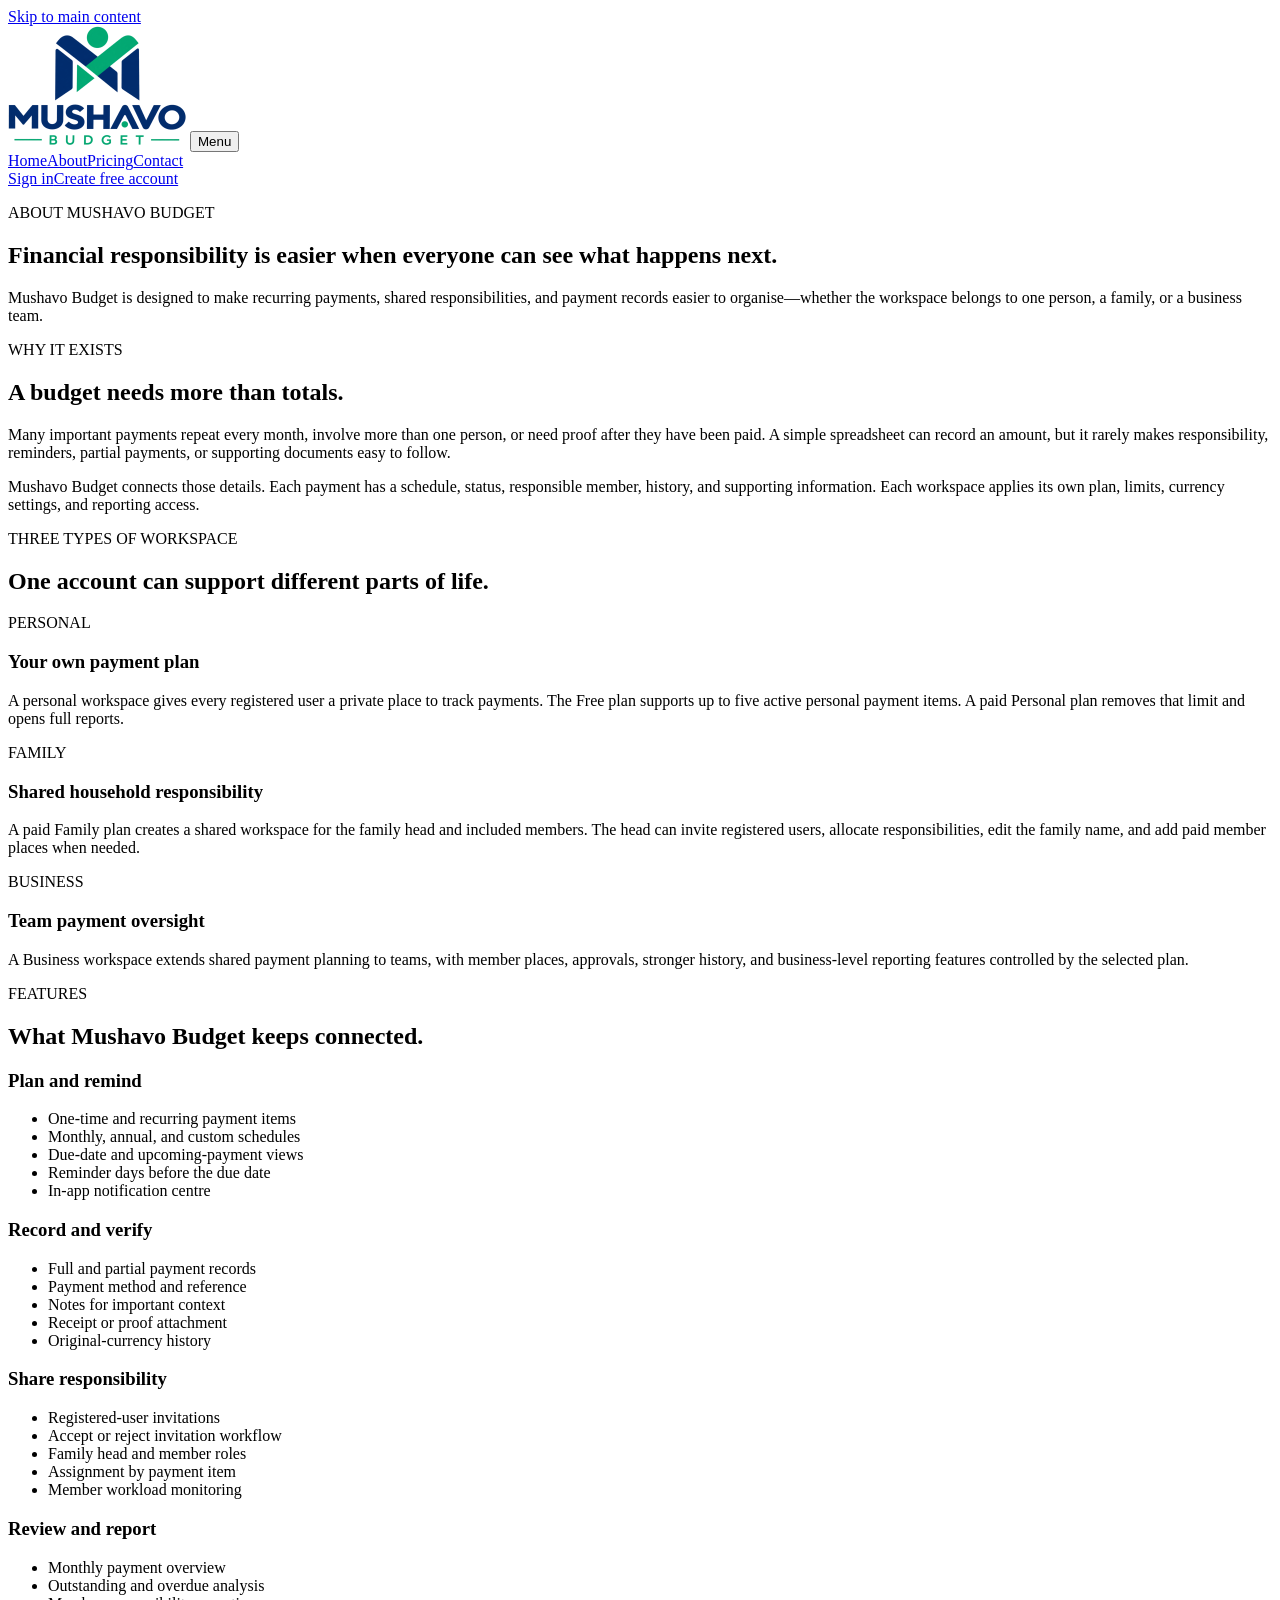
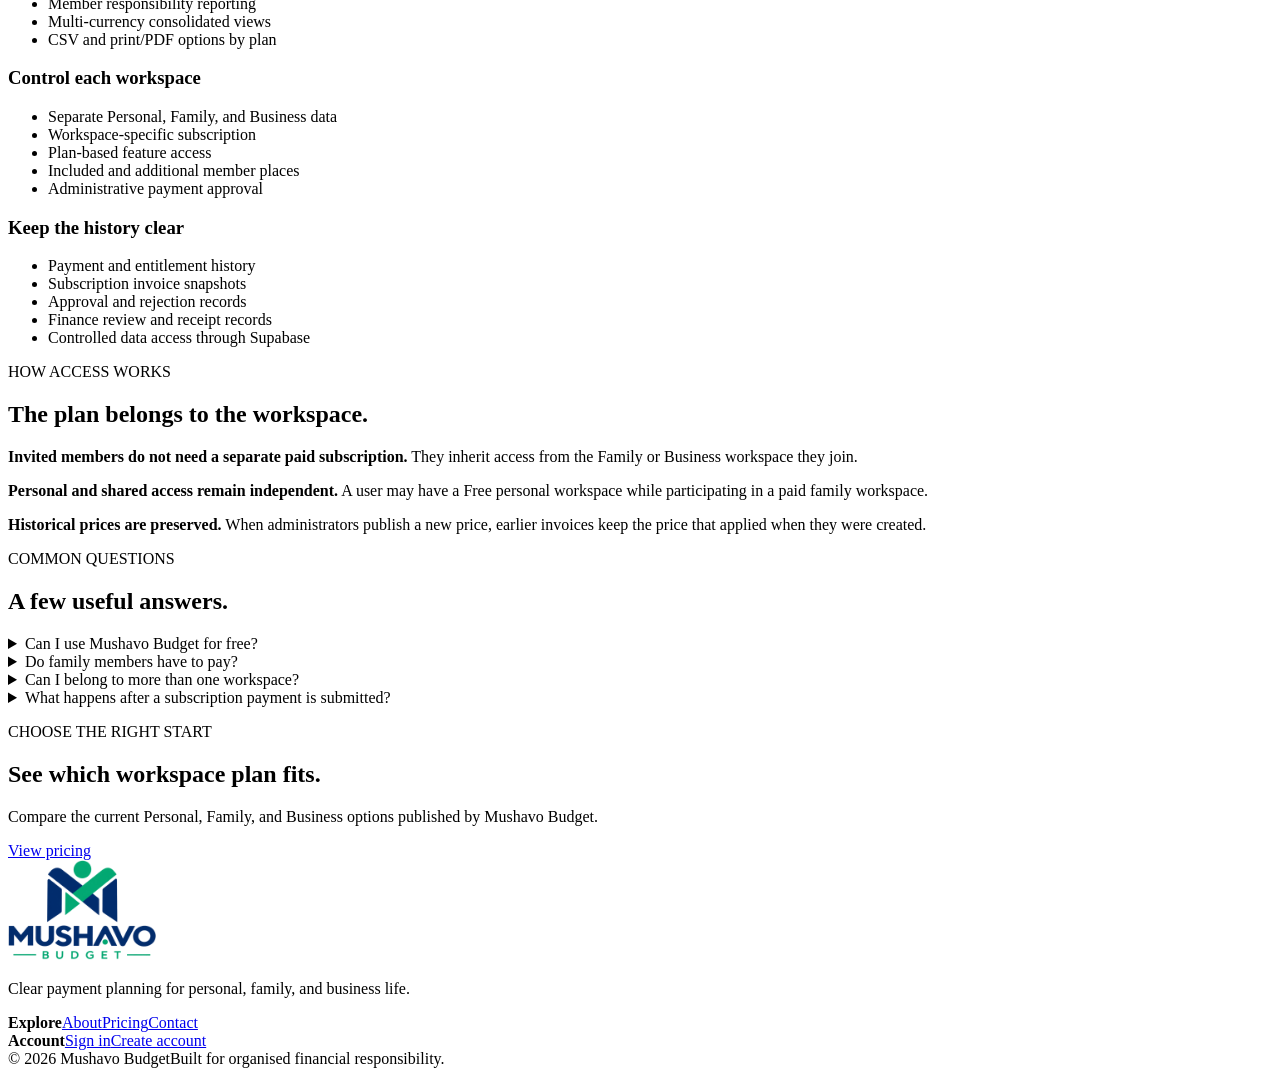
==== about.html @ 01b3e6ed "Add files via upload" ====
<!doctype html>
<html lang="en">
  <head>
    <meta charset="UTF-8" />
    <meta name="viewport" content="width=device-width, initial-scale=1.0" />
    <meta name="description" content="Learn how Mushavo Budget organises personal, family, and business payments." />
    <meta name="theme-color" content="#f5fbfa" />
    <title>About | Mushavo Budget</title>
    <link rel="icon" href="assets/pwa-icon-192.png" type="image/png" />
    <link rel="apple-touch-icon" href="assets/apple-touch-icon.png" />
    <link rel="manifest" href="manifest.webmanifest" />
    <link rel="stylesheet" href="site.css?v=2" />
    <script src="config.js?v=26"></script>
    <script type="module" src="site.js?v=3"></script>
  </head>
  <body data-page="about">
    <a class="site-skip" href="#mainContent">Skip to main content</a>
    <header class="site-header">
      <a class="site-brand" href="index.html" aria-label="Mushavo Budget home"><img src="assets/mushavo-budget-logo.png" alt="Mushavo Budget" width="178" height="120" /></a>
      <button class="site-menu-button" type="button" aria-expanded="false" aria-controls="siteNavigation">Menu</button>
      <nav id="siteNavigation" class="site-nav" aria-label="Main navigation"><a href="index.html">Home</a><a class="active" href="about.html" aria-current="page">About</a><a href="pricing.html">Pricing</a><a href="contact.html">Contact</a></nav>
      <div class="site-actions"><a class="text-link" href="app.html">Sign in</a><a class="site-button compact" href="signup.html">Create free account</a></div>
    </header>

    <main id="mainContent">
      <section class="page-hero about-hero">
        <p class="site-eyebrow">ABOUT MUSHAVO BUDGET</p>
        <h1>Financial responsibility is easier when everyone can see what happens next.</h1>
        <p>Mushavo Budget is designed to make recurring payments, shared responsibilities, and payment records easier to organise—whether the workspace belongs to one person, a family, or a business team.</p>
      </section>

      <section class="story-section page-section">
        <div><p class="site-eyebrow">WHY IT EXISTS</p><h2>A budget needs more than totals.</h2></div>
        <div class="story-copy"><p>Many important payments repeat every month, involve more than one person, or need proof after they have been paid. A simple spreadsheet can record an amount, but it rarely makes responsibility, reminders, partial payments, or supporting documents easy to follow.</p><p>Mushavo Budget connects those details. Each payment has a schedule, status, responsible member, history, and supporting information. Each workspace applies its own plan, limits, currency settings, and reporting access.</p></div>
      </section>

      <section class="about-workspaces page-section">
        <div class="section-intro"><p class="site-eyebrow">THREE TYPES OF WORKSPACE</p><h2>One account can support different parts of life.</h2></div>
        <div class="workspace-detail-list">
          <article><span>PERSONAL</span><div><h3>Your own payment plan</h3><p>A personal workspace gives every registered user a private place to track payments. The Free plan supports up to five active personal payment items. A paid Personal plan removes that limit and opens full reports.</p></div></article>
          <article><span>FAMILY</span><div><h3>Shared household responsibility</h3><p>A paid Family plan creates a shared workspace for the family head and included members. The head can invite registered users, allocate responsibilities, edit the family name, and add paid member places when needed.</p></div></article>
          <article><span>BUSINESS</span><div><h3>Team payment oversight</h3><p>A Business workspace extends shared payment planning to teams, with member places, approvals, stronger history, and business-level reporting features controlled by the selected plan.</p></div></article>
        </div>
      </section>

      <section class="capabilities-section page-section">
        <div class="section-intro"><p class="site-eyebrow">FEATURES</p><h2>What Mushavo Budget keeps connected.</h2></div>
        <div class="capability-groups">
          <article><h3>Plan and remind</h3><ul><li>One-time and recurring payment items</li><li>Monthly, annual, and custom schedules</li><li>Due-date and upcoming-payment views</li><li>Reminder days before the due date</li><li>In-app notification centre</li></ul></article>
          <article><h3>Record and verify</h3><ul><li>Full and partial payment records</li><li>Payment method and reference</li><li>Notes for important context</li><li>Receipt or proof attachment</li><li>Original-currency history</li></ul></article>
          <article><h3>Share responsibility</h3><ul><li>Registered-user invitations</li><li>Accept or reject invitation workflow</li><li>Family head and member roles</li><li>Assignment by payment item</li><li>Member workload monitoring</li></ul></article>
          <article><h3>Review and report</h3><ul><li>Monthly payment overview</li><li>Outstanding and overdue analysis</li><li>Member responsibility reporting</li><li>Multi-currency consolidated views</li><li>CSV and print/PDF options by plan</li></ul></article>
          <article><h3>Control each workspace</h3><ul><li>Separate Personal, Family, and Business data</li><li>Workspace-specific subscription</li><li>Plan-based feature access</li><li>Included and additional member places</li><li>Administrative payment approval</li></ul></article>
          <article><h3>Keep the history clear</h3><ul><li>Payment and entitlement history</li><li>Subscription invoice snapshots</li><li>Approval and rejection records</li><li>Finance review and receipt records</li><li>Controlled data access through Supabase</li></ul></article>
        </div>
      </section>

      <section class="principles-section page-section">
        <div><p class="site-eyebrow">HOW ACCESS WORKS</p><h2>The plan belongs to the workspace.</h2></div>
        <div class="principle-list"><p><strong>Invited members do not need a separate paid subscription.</strong> They inherit access from the Family or Business workspace they join.</p><p><strong>Personal and shared access remain independent.</strong> A user may have a Free personal workspace while participating in a paid family workspace.</p><p><strong>Historical prices are preserved.</strong> When administrators publish a new price, earlier invoices keep the price that applied when they were created.</p></div>
      </section>

      <section class="faq-section page-section" aria-labelledby="faqHeading">
        <div class="section-intro compact-intro"><p class="site-eyebrow">COMMON QUESTIONS</p><h2 id="faqHeading">A few useful answers.</h2></div>
        <div class="faq-list">
          <details><summary>Can I use Mushavo Budget for free?</summary><p>Yes. Every registered user starts with a personal Free workspace that supports up to five active personal payment items.</p></details>
          <details><summary>Do family members have to pay?</summary><p>No. Invited members use the access provided by the paid Family workspace. The family head pays for the plan and any additional member places.</p></details>
          <details><summary>Can I belong to more than one workspace?</summary><p>Yes. The workspace switcher keeps Personal, Family, and Business information separate under the same login.</p></details>
          <details><summary>What happens after a subscription payment is submitted?</summary><p>The payment and proof are reviewed by Mushavo Budget finance staff. Approval activates or extends the plan and preserves an invoice and review record.</p></details>
        </div>
      </section>

      <section class="closing-section page-section"><div><p class="site-eyebrow">CHOOSE THE RIGHT START</p><h2>See which workspace plan fits.</h2></div><div><p>Compare the current Personal, Family, and Business options published by Mushavo Budget.</p><a class="site-button" href="pricing.html">View pricing</a></div></section>
    </main>

    <footer class="site-footer"><div class="footer-brand"><img src="assets/mushavo-budget-logo.png" alt="Mushavo Budget" width="148" height="100" /><p>Clear payment planning for personal, family, and business life.</p></div><div><strong>Explore</strong><a href="about.html">About</a><a href="pricing.html">Pricing</a><a href="contact.html">Contact</a></div><div><strong>Account</strong><a href="app.html">Sign in</a><a href="signup.html">Create account</a></div><div class="footer-bottom"><span>© 2026 Mushavo Budget</span><span>Built for organised financial responsibility.</span></div></footer>
  </body>
</html>
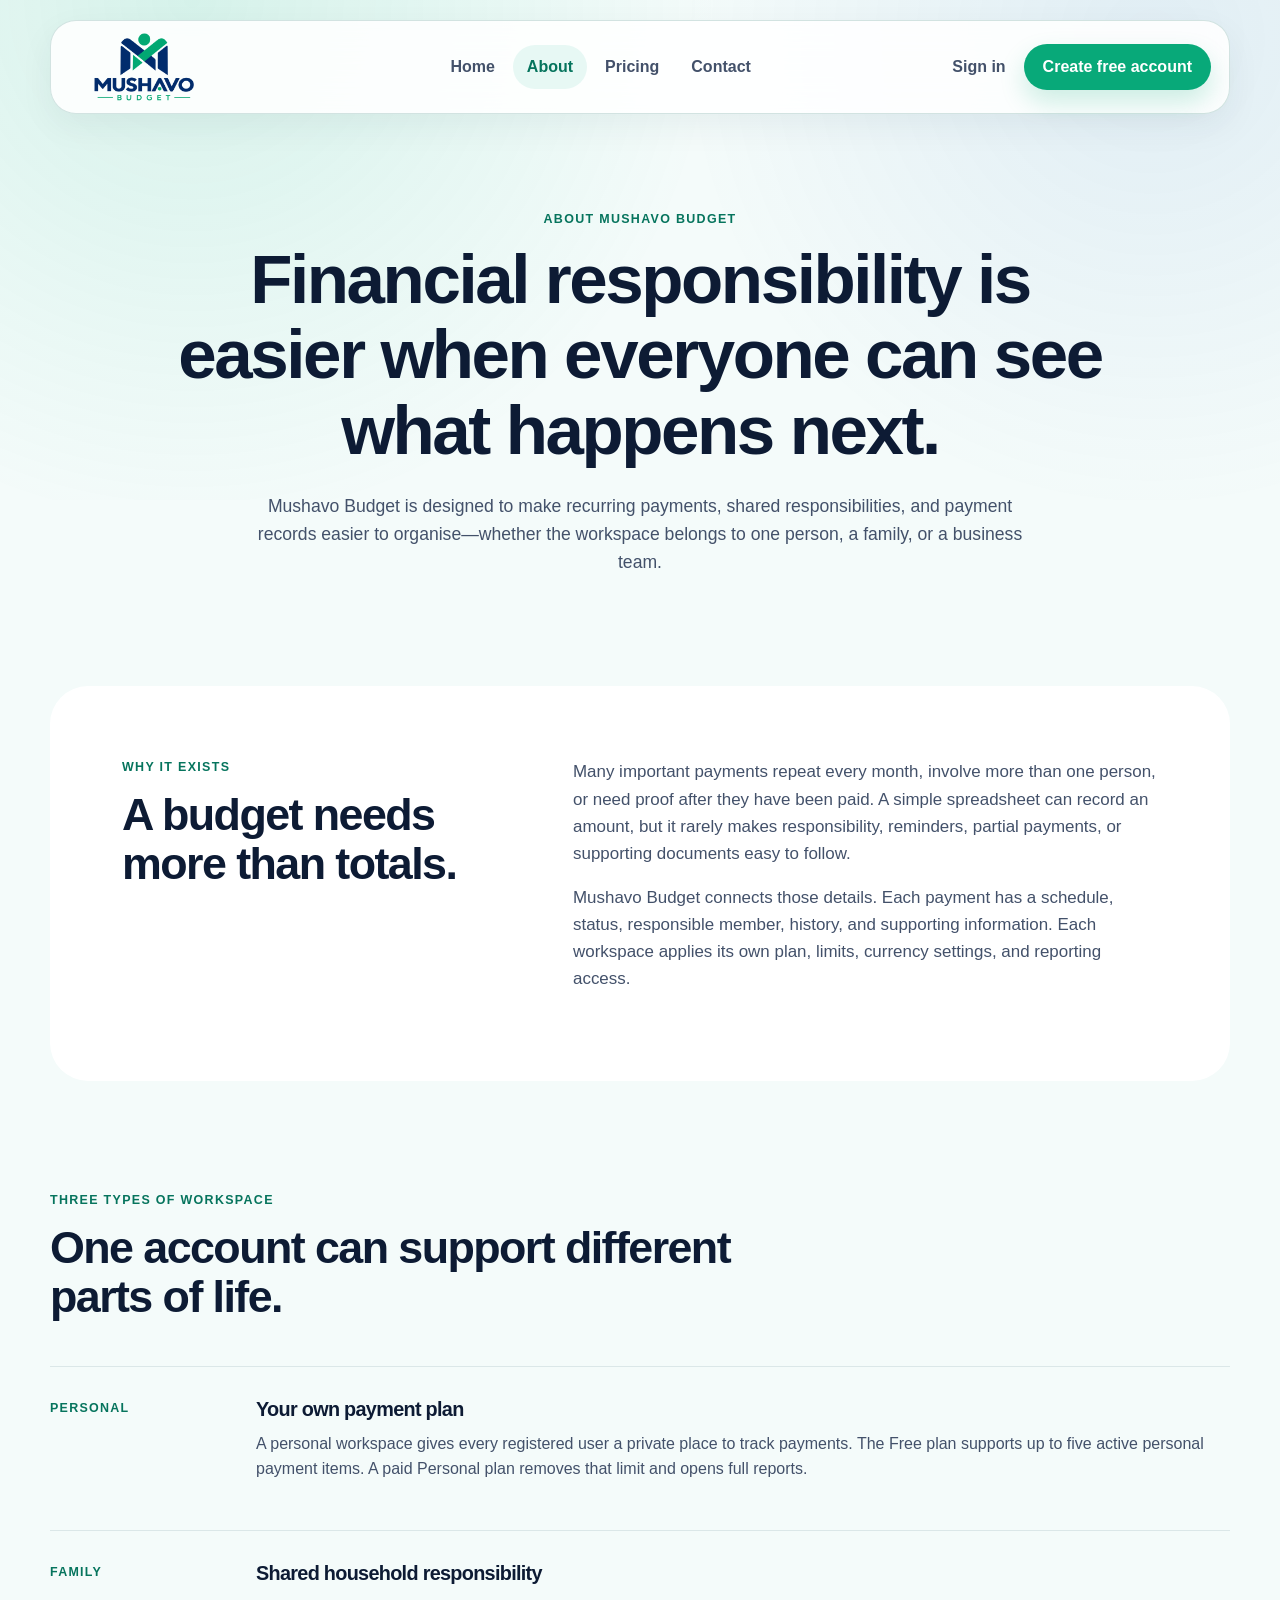
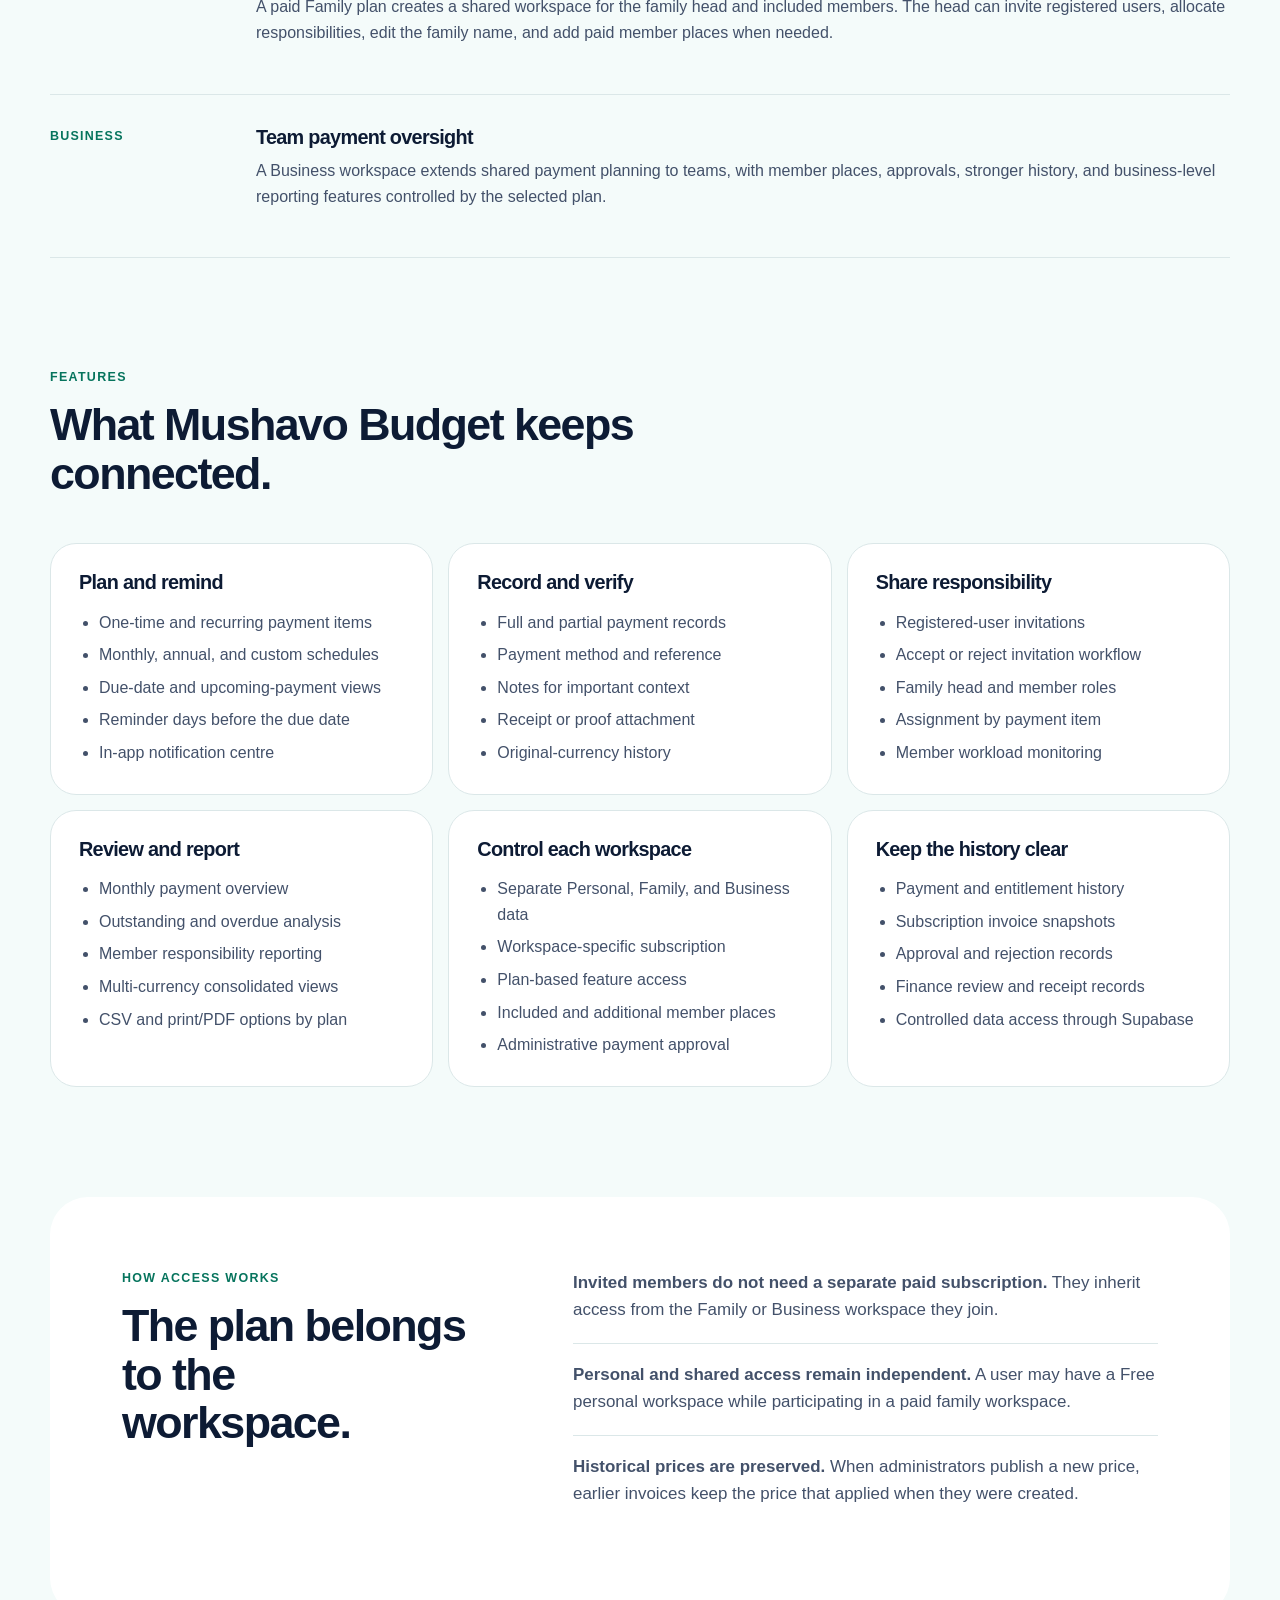
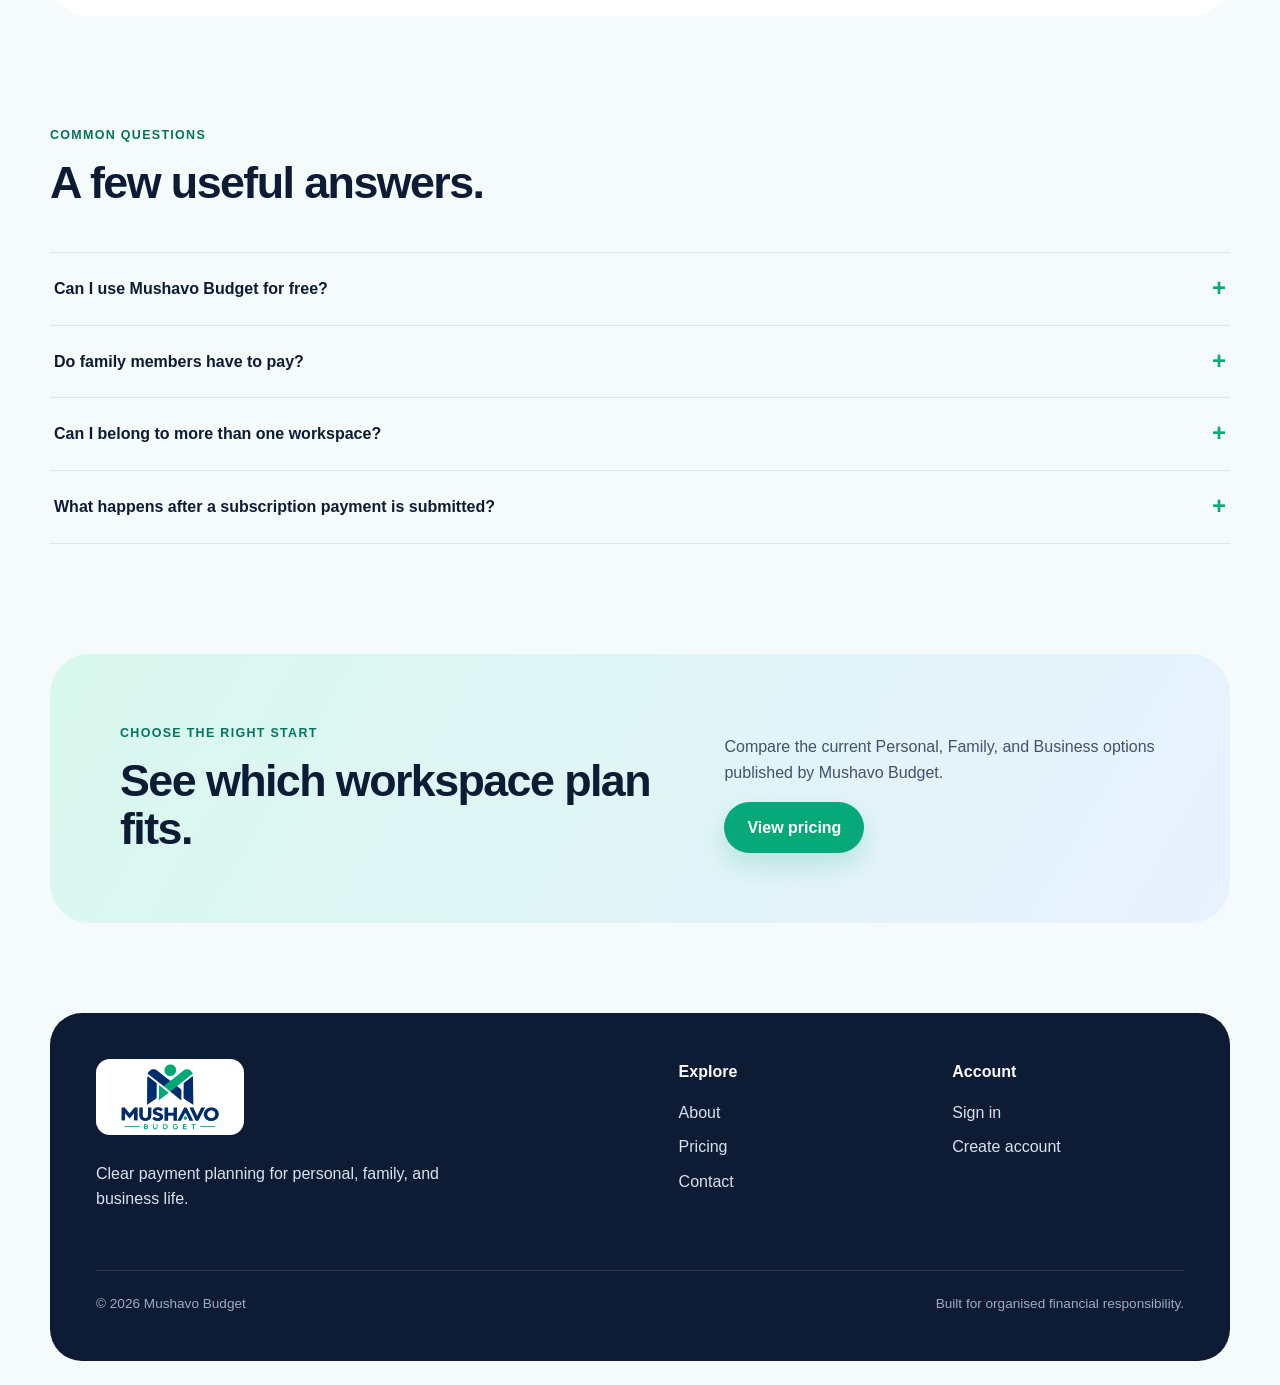
==== commit a9119d76: "Add files via upload" ====
--- a/about.html
+++ b/about.html
@@ -9,7 +9,7 @@
     <link rel="icon" href="assets/pwa-icon-192.png" type="image/png" />
     <link rel="apple-touch-icon" href="assets/apple-touch-icon.png" />
     <link rel="manifest" href="manifest.webmanifest" />
-    <link rel="stylesheet" href="site.css?v=2" />
+    <link rel="stylesheet" href="site.css?v=3" />
     <script src="config.js?v=26"></script>
     <script type="module" src="site.js?v=3"></script>
   </head>
--- a/site.css
+++ b/site.css
@@ -0,0 +1,392 @@
+/* Mushavo Budget public website stylesheet — release 3 */
+:root {
+  --ink: #0d1b34;
+  --ink-soft: #43516a;
+  --muted: #697a95;
+  --line: #dbe7e8;
+  --line-strong: #c7dcda;
+  --paper: #ffffff;
+  --wash: #f4fbfa;
+  --wash-strong: #e7f8f4;
+  --green: #08a979;
+  --green-dark: #06745d;
+  --green-light: #c8f6e7;
+  --blue: #063d86;
+  --blue-light: #e8f0ff;
+  --orange: #e67732;
+  --danger: #bd2730;
+  --radius-sm: 14px;
+  --radius-md: 22px;
+  --radius-lg: 34px;
+  --shadow: 0 24px 60px rgba(13, 39, 54, 0.1);
+  --page: min(1180px, calc(100% - 48px));
+}
+
+* { box-sizing: border-box; }
+html { scroll-behavior: smooth; }
+body {
+  margin: 0;
+  color: var(--ink);
+  background: var(--wash);
+  font-family: Inter, ui-sans-serif, -apple-system, BlinkMacSystemFont, "Segoe UI", sans-serif;
+  font-size: 16px;
+  line-height: 1.6;
+  -webkit-font-smoothing: antialiased;
+}
+body::before {
+  position: fixed;
+  inset: 0 0 auto;
+  height: 500px;
+  z-index: -1;
+  content: "";
+  background: radial-gradient(circle at 15% 0%, rgba(10, 185, 132, 0.13), transparent 44%), radial-gradient(circle at 90% 8%, rgba(30, 102, 190, 0.09), transparent 38%);
+}
+img { max-width: 100%; }
+a { color: inherit; }
+button, input, select, textarea { font: inherit; }
+button, a { -webkit-tap-highlight-color: transparent; }
+.hidden { display: none !important; }
+
+.site-skip {
+  position: fixed;
+  top: 10px;
+  left: 10px;
+  z-index: 100;
+  padding: 10px 16px;
+  border-radius: 10px;
+  background: var(--ink);
+  color: white;
+  transform: translateY(-160%);
+}
+.site-skip:focus { transform: translateY(0); }
+
+.site-header {
+  width: var(--page);
+  min-height: 94px;
+  margin: 20px auto 0;
+  padding: 12px 18px 12px 22px;
+  display: grid;
+  grid-template-columns: 190px 1fr auto;
+  align-items: center;
+  gap: 24px;
+  border: 1px solid rgba(199, 220, 218, 0.8);
+  border-radius: 26px;
+  background: rgba(255, 255, 255, 0.88);
+  box-shadow: 0 12px 34px rgba(21, 55, 68, 0.06);
+  backdrop-filter: blur(18px);
+}
+.site-brand { display: inline-flex; width: 142px; height: 68px; align-items: center; text-decoration: none; }
+.site-brand img { width: 142px; height: 68px; object-fit: contain; }
+.site-nav { display: flex; align-items: center; justify-content: center; gap: 4px; }
+.site-nav a, .text-link {
+  padding: 9px 14px;
+  border-radius: 999px;
+  color: var(--ink-soft);
+  font-weight: 650;
+  text-decoration: none;
+}
+.site-nav a:hover, .site-nav a:focus-visible, .site-nav a.active { color: var(--green-dark); background: var(--wash-strong); }
+.site-actions { display: flex; align-items: center; gap: 4px; }
+.site-menu-button { display: none; }
+
+.site-button, .secondary-button {
+  min-height: 48px;
+  padding: 12px 22px;
+  display: inline-flex;
+  align-items: center;
+  justify-content: center;
+  border: 1px solid transparent;
+  border-radius: 999px;
+  font-weight: 750;
+  text-decoration: none;
+  cursor: pointer;
+  transition: transform 160ms ease, box-shadow 160ms ease, background 160ms ease;
+}
+.site-button { color: white; background: var(--green); box-shadow: 0 12px 26px rgba(8, 169, 121, 0.2); }
+.site-button:hover, .site-button:focus-visible { background: #07976d; transform: translateY(-1px); box-shadow: 0 16px 30px rgba(8, 169, 121, 0.25); }
+.site-button.compact { min-height: 43px; padding: 9px 18px; }
+.secondary-button { border-color: var(--line-strong); color: var(--ink); background: rgba(255, 255, 255, 0.7); }
+.secondary-button:hover, .secondary-button:focus-visible { border-color: var(--green); background: white; transform: translateY(-1px); }
+.site-button:disabled { opacity: 0.65; cursor: wait; transform: none; }
+
+.hero-section {
+  width: var(--page);
+  min-height: 660px;
+  margin: 34px auto 0;
+  padding: clamp(52px, 7vw, 92px);
+  display: grid;
+  grid-template-columns: minmax(0, 1.04fr) minmax(400px, 0.96fr);
+  align-items: center;
+  gap: clamp(44px, 7vw, 90px);
+  overflow: hidden;
+  border-radius: 40px;
+  background: linear-gradient(135deg, #e5faf3 0%, #f9fdfc 53%, #edf5ff 100%);
+  box-shadow: var(--shadow);
+}
+.site-eyebrow {
+  margin: 0 0 12px;
+  color: var(--green-dark);
+  font-size: 0.78rem;
+  font-weight: 850;
+  letter-spacing: 0.105em;
+}
+h1, h2, h3, p { overflow-wrap: break-word; }
+h1, h2, h3 { margin-top: 0; line-height: 1.09; letter-spacing: -0.035em; }
+h1 { margin-bottom: 24px; font-size: clamp(2.65rem, 5.1vw, 4.85rem); }
+h2 { margin-bottom: 18px; font-size: clamp(2rem, 3.5vw, 3.25rem); }
+h3 { margin-bottom: 10px; font-size: 1.24rem; }
+p { margin-top: 0; }
+.hero-lead { max-width: 670px; margin-bottom: 30px; color: var(--ink-soft); font-size: clamp(1.08rem, 1.6vw, 1.28rem); }
+.hero-actions { display: flex; flex-wrap: wrap; gap: 12px; }
+.trust-list { margin: 28px 0 0; padding: 0; display: flex; flex-wrap: wrap; gap: 9px 20px; color: var(--ink-soft); font-size: 0.9rem; list-style: none; }
+.trust-list li::before { content: "✓"; margin-right: 7px; color: var(--green); font-weight: 900; }
+
+.product-preview {
+  padding: 26px;
+  border: 1px solid rgba(192, 218, 219, 0.85);
+  border-radius: 28px;
+  background: rgba(255, 255, 255, 0.92);
+  box-shadow: 0 32px 65px rgba(30, 62, 79, 0.14);
+  transform: rotate(1deg);
+}
+.preview-heading, .preview-list article { display: flex; align-items: center; justify-content: space-between; gap: 18px; }
+.preview-heading div { display: grid; }
+.preview-heading span, .preview-totals span, .preview-list small { color: var(--muted); font-size: 0.8rem; }
+.status-pill, .public-plan-badge { padding: 5px 10px; border-radius: 999px; color: var(--green-dark); background: var(--green-light); font-size: 0.75rem; font-weight: 800; }
+.preview-totals { margin: 26px 0 15px; display: grid; grid-template-columns: repeat(3, 1fr); gap: 10px; }
+.preview-totals div { min-width: 0; padding: 13px; border-radius: 16px; background: #f4f8f9; }
+.preview-totals span, .preview-totals strong { display: block; white-space: nowrap; }
+.preview-totals strong { font-size: clamp(1rem, 2vw, 1.25rem); }
+.preview-progress { height: 7px; margin-bottom: 22px; overflow: hidden; border-radius: 999px; background: #e5eaee; }
+.preview-progress span { display: block; height: 100%; border-radius: inherit; background: linear-gradient(90deg, var(--green), #22c992); }
+.preview-list { display: grid; gap: 10px; }
+.preview-list article { padding: 13px; border: 1px solid #e8eeef; border-radius: 18px; }
+.preview-list article > div { min-width: 0; flex: 1; display: grid; }
+.preview-list article > b { white-space: nowrap; }
+.date-box { width: 45px; height: 50px; display: grid; place-content: center; text-align: center; border-radius: 13px; color: var(--blue); background: var(--blue-light); line-height: 1.05; }
+.date-box strong { font-size: 1.08rem; }
+.date-box small { font-size: 0.63rem; }
+
+.page-section { width: var(--page); margin: 110px auto 0; }
+.section-intro { max-width: 780px; margin-bottom: 45px; }
+.section-intro > p:last-child, .page-hero > p:last-child { color: var(--ink-soft); font-size: 1.1rem; }
+.compact-intro { max-width: 850px; }
+.workspace-grid { display: grid; grid-template-columns: repeat(3, 1fr); gap: 18px; }
+.workspace-grid article {
+  min-height: 310px;
+  padding: 30px;
+  display: flex;
+  flex-direction: column;
+  align-items: flex-start;
+  border: 1px solid var(--line);
+  border-radius: var(--radius-lg);
+  background: rgba(255, 255, 255, 0.72);
+}
+.workspace-grid article:nth-child(2) { background: var(--wash-strong); }
+.workspace-number { margin-bottom: auto; color: var(--green-dark); font-size: 0.75rem; font-weight: 850; }
+.workspace-grid p { color: var(--ink-soft); }
+.workspace-grid a, .inline-arrow { margin-top: auto; color: var(--green-dark); font-weight: 800; text-underline-offset: 4px; }
+
+.workflow-section { padding: clamp(42px, 6vw, 76px); border-radius: 40px; color: white; background: var(--ink); }
+.workflow-section .site-eyebrow { color: #65e3bb; }
+.workflow-list { margin: 0; padding: 0; display: grid; grid-template-columns: repeat(4, 1fr); list-style: none; }
+.workflow-list li { padding: 10px 24px; border-left: 1px solid rgba(255, 255, 255, 0.16); }
+.workflow-list li:first-child { padding-left: 0; border-left: 0; }
+.workflow-list li > span { width: 34px; height: 34px; margin-bottom: 42px; display: grid; place-items: center; border-radius: 50%; color: var(--ink); background: #65e3bb; font-weight: 900; }
+.workflow-list p { color: #c8d2df; font-size: 0.92rem; }
+
+.feature-list { display: grid; grid-template-columns: repeat(3, 1fr); border-top: 1px solid var(--line); border-left: 1px solid var(--line); }
+.feature-list article { min-height: 200px; padding: 30px; border-right: 1px solid var(--line); border-bottom: 1px solid var(--line); background: rgba(255, 255, 255, 0.48); }
+.feature-list p { color: var(--ink-soft); }
+.feature-section .inline-arrow { display: inline-block; margin-top: 34px; }
+
+.pricing-preview-section { padding: clamp(40px, 6vw, 70px); border: 1px solid var(--line); border-radius: 40px; background: white; }
+.public-plan-preview { margin: 36px 0 30px; display: grid; grid-template-columns: repeat(3, 1fr); gap: 14px; }
+.preview-plan { padding: 22px; border-radius: 22px; background: #f3f8f8; }
+.preview-plan span, .preview-plan small { display: block; color: var(--muted); }
+.preview-plan strong { display: block; margin: 6px 0; font-size: 1.7rem; }
+.site-loading, .site-error { grid-column: 1 / -1; padding: 28px; border-radius: 18px; color: var(--muted); background: #f5f8f9; text-align: center; }
+.site-error { color: var(--danger); background: #fff3f3; }
+
+.closing-section { margin-bottom: 90px; padding: clamp(38px, 6vw, 70px); display: grid; grid-template-columns: 1fr 0.8fr; gap: 60px; align-items: end; border-radius: 40px; background: linear-gradient(120deg, #d8f8ed, #e8f1ff); }
+.closing-section h2 { margin-bottom: 0; }
+.closing-section > div:last-child p { color: var(--ink-soft); }
+
+.site-footer {
+  width: var(--page);
+  margin: 0 auto 24px;
+  padding: 46px;
+  display: grid;
+  grid-template-columns: 1.4fr 0.6fr 0.6fr;
+  gap: 42px;
+  border-radius: 32px;
+  color: #d9e3ee;
+  background: var(--ink);
+}
+.footer-brand img { width: 148px; height: 76px; padding: 5px; object-fit: contain; border-radius: 14px; background: white; }
+.footer-brand p { max-width: 390px; margin-top: 18px; }
+.site-footer > div:not(.footer-brand):not(.footer-bottom) { display: grid; align-content: start; gap: 9px; }
+.site-footer strong { margin-bottom: 6px; color: white; }
+.site-footer a { color: #d9e3ee; text-decoration: none; }
+.site-footer a:hover { color: #65e3bb; }
+.footer-bottom { grid-column: 1 / -1; padding-top: 22px; display: flex; justify-content: space-between; gap: 20px; border-top: 1px solid rgba(255,255,255,.14); color: #9eadbd; font-size: 0.85rem; }
+
+.page-hero { width: min(980px, calc(100% - 48px)); margin: 96px auto 0; text-align: center; }
+.page-hero h1 { font-size: clamp(2.7rem, 5.4vw, 5rem); }
+.page-hero > p:last-child { max-width: 800px; margin: 0 auto; }
+.story-section, .principles-section, .pricing-explainer { padding: clamp(38px, 6vw, 72px); display: grid; grid-template-columns: 0.75fr 1.25fr; gap: clamp(40px, 8vw, 100px); border-radius: 38px; background: white; }
+.story-copy, .principle-list, .pricing-explainer > div:last-child { color: var(--ink-soft); font-size: 1.06rem; }
+.workspace-detail-list { border-top: 1px solid var(--line); }
+.workspace-detail-list article { padding: 32px 0; display: grid; grid-template-columns: 170px 1fr; gap: 36px; border-bottom: 1px solid var(--line); }
+.workspace-detail-list article > span { color: var(--green-dark); font-size: 0.78rem; font-weight: 850; letter-spacing: 0.1em; }
+.workspace-detail-list article p { color: var(--ink-soft); }
+.capability-groups { display: grid; grid-template-columns: repeat(3, 1fr); gap: 15px; }
+.capability-groups article { padding: 28px; border: 1px solid var(--line); border-radius: 26px; background: white; }
+.capability-groups ul { margin: 16px 0 0; padding-left: 20px; color: var(--ink-soft); }
+.capability-groups li + li { margin-top: 7px; }
+.principle-list p { padding: 0 0 20px; border-bottom: 1px solid var(--line); }
+.principle-list p:last-child { border-bottom: 0; }
+.faq-list { border-top: 1px solid var(--line); }
+.faq-list details { border-bottom: 1px solid var(--line); }
+.faq-list summary { padding: 23px 4px; display: flex; justify-content: space-between; gap: 20px; font-weight: 800; cursor: pointer; list-style: none; }
+.faq-list summary::after { content: "+"; color: var(--green); font-size: 1.5rem; line-height: 1; }
+.faq-list details[open] summary::after { content: "−"; }
+.faq-list details p { max-width: 850px; padding: 0 4px 24px; color: var(--ink-soft); }
+
+.pricing-controls { margin-top: 70px; padding: 18px 22px; display: flex; align-items: center; gap: 22px; border: 1px solid var(--line); border-radius: 24px; background: white; }
+.billing-toggle { padding: 4px; display: flex; border-radius: 999px; background: #edf3f4; }
+.billing-toggle button { min-width: 110px; padding: 9px 15px; border: 0; border-radius: 999px; color: var(--ink-soft); background: transparent; cursor: pointer; }
+.billing-toggle button.active { color: white; background: var(--ink); }
+.pricing-controls label { display: flex; align-items: center; gap: 9px; font-weight: 700; }
+.pricing-controls select { padding: 10px 38px 10px 13px; border: 1px solid var(--line); border-radius: 12px; background: white; }
+.pricing-note { margin: 0 0 0 auto; color: var(--muted); font-size: 0.88rem; }
+.public-pricing-section { margin-top: 24px; }
+.public-plan-catalogue { display: grid; grid-template-columns: repeat(2, 1fr); gap: 18px; }
+.public-plan-card { position: relative; min-height: 500px; padding: 34px; display: flex; flex-direction: column; border: 1px solid var(--line); border-radius: 32px; background: white; }
+.public-plan-card.featured { border-color: var(--green); box-shadow: 0 20px 45px rgba(8, 169, 121, 0.11); }
+.public-plan-top { display: flex; align-items: flex-start; justify-content: space-between; gap: 16px; }
+.public-plan-type { color: var(--green-dark); font-size: 0.76rem; font-weight: 850; letter-spacing: 0.08em; text-transform: uppercase; }
+.public-plan-card h2 { margin: 12px 0 14px; font-size: 2rem; }
+.public-plan-summary { min-height: 54px; color: var(--ink-soft); }
+.public-plan-price { margin: 24px 0; padding: 24px 0; border-top: 1px solid var(--line); border-bottom: 1px solid var(--line); }
+.public-plan-price strong { font-size: clamp(2.2rem, 4vw, 3.2rem); letter-spacing: -0.05em; }
+.public-plan-price span { color: var(--muted); }
+.public-plan-meta { margin-bottom: 18px; display: grid; gap: 5px; color: var(--ink-soft); font-size: 0.9rem; }
+.public-plan-features { margin: 0 0 28px; padding: 0; display: grid; gap: 9px; list-style: none; color: var(--ink-soft); }
+.public-plan-features li::before { content: "✓"; margin-right: 8px; color: var(--green); font-weight: 900; }
+.public-plan-card .site-button, .public-plan-card .secondary-button { margin-top: auto; width: 100%; }
+.pricing-explainer { margin-top: 85px; }
+
+.contact-layout { display: grid; grid-template-columns: minmax(280px, 0.7fr) minmax(0, 1.3fr); gap: 28px; align-items: start; }
+.contact-guidance { position: sticky; top: 24px; padding: 36px; border-radius: 30px; color: white; background: var(--ink); }
+.contact-guidance .site-eyebrow { color: #65e3bb; }
+.contact-guidance > p { color: #cbd6e1; }
+.response-steps { margin-top: 32px; display: grid; gap: 20px; }
+.response-steps div { display: grid; grid-template-columns: 34px 1fr; gap: 13px; }
+.response-steps span { width: 34px; height: 34px; display: grid; place-items: center; border-radius: 50%; color: var(--ink); background: #65e3bb; font-weight: 900; }
+.response-steps p { margin: 3px 0 0; color: #e4ebf1; }
+.contact-form-panel { padding: clamp(28px, 4vw, 50px); border: 1px solid var(--line); border-radius: 34px; background: white; box-shadow: 0 20px 44px rgba(27, 58, 70, 0.07); }
+.form-heading { margin-bottom: 30px; }
+.form-heading > p:last-child { color: var(--muted); }
+.public-form-grid { display: grid; grid-template-columns: repeat(2, 1fr); gap: 20px; }
+.public-form-grid label { display: grid; gap: 7px; color: var(--ink-soft); font-weight: 750; }
+.public-form-grid .full { grid-column: 1 / -1; }
+.public-form-grid input, .public-form-grid select, .public-form-grid textarea {
+  width: 100%;
+  min-height: 50px;
+  padding: 12px 14px;
+  border: 1px solid #cad9dc;
+  border-radius: 14px;
+  color: var(--ink);
+  background: #fbfdfd;
+  outline: 0;
+}
+.public-form-grid textarea { resize: vertical; }
+.public-form-grid input:focus, .public-form-grid select:focus, .public-form-grid textarea:focus { border-color: var(--green); box-shadow: 0 0 0 4px rgba(8, 169, 121, 0.1); }
+.public-form-grid small { color: var(--muted); font-weight: 500; text-align: right; }
+.form-honeypot { position: absolute; left: -10000px; width: 1px; height: 1px; overflow: hidden; }
+.form-error { margin: 22px 0; padding: 14px 16px; border-radius: 13px; color: var(--danger); background: #fff1f1; }
+.contact-form-panel > form > .site-button { margin-top: 24px; min-width: 180px; }
+.enquiry-success { padding: 25px 5px; text-align: center; }
+.enquiry-success .secondary-button { margin-top: 24px; }
+
+@media (max-width: 980px) {
+  :root { --page: min(100% - 28px, 760px); }
+  .site-header { grid-template-columns: 1fr auto; }
+  .site-menu-button { min-width: 72px; min-height: 43px; display: inline-flex; align-items: center; justify-content: center; border: 1px solid var(--line); border-radius: 999px; color: var(--ink); background: white; }
+  .site-nav { grid-column: 1 / -1; display: none; padding-top: 12px; border-top: 1px solid var(--line); }
+  .site-nav.open { display: grid; grid-template-columns: repeat(4, 1fr); }
+  .site-nav a { text-align: center; }
+  .site-actions { position: absolute; top: 45px; right: calc((100% - var(--page)) / 2 + 108px); }
+  .hero-section { min-height: 0; grid-template-columns: 1fr; padding: 58px; }
+  .product-preview { max-width: 620px; }
+  .workspace-grid, .capability-groups { grid-template-columns: 1fr 1fr; }
+  .workflow-list { grid-template-columns: 1fr 1fr; gap: 30px 0; }
+  .workflow-list li:nth-child(3) { padding-left: 0; border-left: 0; }
+  .workflow-list li > span { margin-bottom: 20px; }
+  .feature-list { grid-template-columns: repeat(2, 1fr); }
+  .public-plan-preview { grid-template-columns: 1fr 1fr; }
+  .public-plan-catalogue { grid-template-columns: 1fr; }
+  .contact-layout { grid-template-columns: 1fr; }
+  .contact-guidance { position: static; }
+}
+
+@media (max-width: 680px) {
+  :root { --page: calc(100% - 20px); }
+  body { font-size: 15px; }
+  .site-header { min-height: 80px; margin-top: 10px; padding: 8px 10px 8px 15px; border-radius: 20px; }
+  .site-brand, .site-brand img { width: 116px; height: 58px; }
+  .site-actions { display: none; }
+  .site-header.menu-open .site-actions {
+    position: static;
+    grid-column: 1 / -1;
+    display: grid;
+    grid-template-columns: 1fr 1fr;
+  }
+  .site-header.menu-open .site-actions a { width: 100%; text-align: center; }
+  .site-nav.open { grid-template-columns: 1fr 1fr; }
+  .site-nav.open::after { grid-column: 1 / -1; content: ""; }
+  .site-nav a { border: 1px solid var(--line); }
+  .hero-section { margin-top: 14px; padding: 38px 24px; gap: 42px; border-radius: 28px; }
+  h1 { font-size: clamp(2.35rem, 12vw, 3.35rem); }
+  h2 { font-size: clamp(1.8rem, 9vw, 2.5rem); }
+  .hero-actions { display: grid; }
+  .hero-actions a { width: 100%; }
+  .trust-list { display: grid; }
+  .product-preview { padding: 18px; border-radius: 23px; transform: none; }
+  .preview-heading { align-items: flex-start; }
+  .preview-totals { grid-template-columns: 1fr 1fr; }
+  .preview-totals div:last-child { grid-column: 1 / -1; }
+  .preview-list article { align-items: center; }
+  .preview-list article > b { display: none; }
+  .page-section { margin-top: 74px; }
+  .workspace-grid, .capability-groups, .feature-list, .public-plan-preview, .closing-section { grid-template-columns: 1fr; }
+  .workspace-grid article { min-height: 260px; }
+  .workflow-section, .pricing-preview-section, .closing-section { padding: 34px 24px; border-radius: 28px; }
+  .workflow-list { grid-template-columns: 1fr; }
+  .workflow-list li { padding: 18px 0; border-left: 0; border-top: 1px solid rgba(255,255,255,.16); }
+  .workflow-list li:first-child { border-top: 0; }
+  .feature-list { border-left: 0; }
+  .feature-list article { min-height: 0; padding: 26px 5px; border-right: 0; }
+  .closing-section { gap: 24px; }
+  .site-footer { padding: 32px 24px; grid-template-columns: 1fr 1fr; border-radius: 26px; }
+  .footer-brand, .footer-bottom { grid-column: 1 / -1; }
+  .footer-bottom { display: grid; }
+  .page-hero { width: calc(100% - 28px); margin-top: 65px; text-align: left; }
+  .story-section, .principles-section, .pricing-explainer { padding: 32px 24px; grid-template-columns: 1fr; gap: 24px; border-radius: 27px; }
+  .workspace-detail-list article { grid-template-columns: 1fr; gap: 10px; }
+  .capability-groups article { padding: 24px; }
+  .pricing-controls { margin-top: 48px; align-items: stretch; flex-direction: column; }
+  .billing-toggle button { flex: 1; min-width: 0; }
+  .pricing-controls label { justify-content: space-between; }
+  .pricing-note { margin-left: 0; }
+  .public-plan-card { min-height: 0; padding: 27px 23px; border-radius: 26px; }
+  .contact-guidance, .contact-form-panel { padding: 28px 23px; border-radius: 26px; }
+  .public-form-grid { grid-template-columns: 1fr; }
+  .public-form-grid .full { grid-column: auto; }
+}
+
+@media (prefers-reduced-motion: reduce) {
+  html { scroll-behavior: auto; }
+  *, *::before, *::after { transition-duration: 0.01ms !important; }
+}
